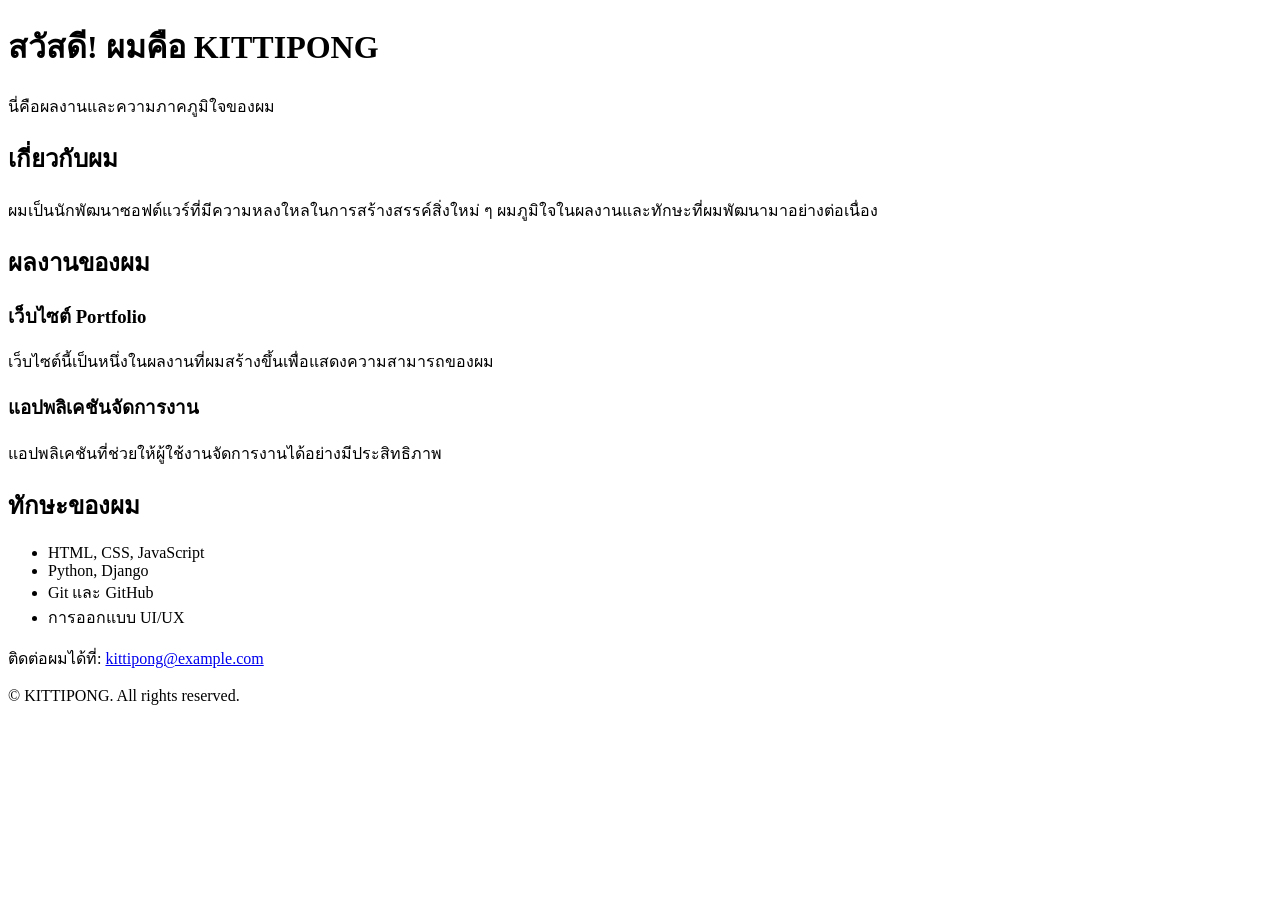
==== indext.html @ 3e36c832 "Create indext.html" ====
<!DOCTYPE html>
<html lang="th">
<head>
    <meta charset="UTF-8">
    <meta name="viewport" content="width=device-width, initial-scale=1.0">
    <meta name="description" content="เว็บไซต์แสดงผลงานและทักษะของ Nitipoom">
    <title>ความภาคภูมิใจของ KITTIPONG</title>
    <link rel="stylesheet" href="style.css">
</head>
<body>

    <!-- ส่วนหัวของเว็บ -->
    <header>
        <h1>สวัสดี! ผมคือ KITTIPONG</h1>
        <p>นี่คือผลงานและความภาคภูมิใจของผม</p>
    </header>

    <!-- ส่วนเกี่ยวกับตัวเอง -->
    <section id="about">
        <h2>เกี่ยวกับผม</h2>
        <p>ผมเป็นนักพัฒนาซอฟต์แวร์ที่มีความหลงใหลในการสร้างสรรค์สิ่งใหม่ ๆ ผมภูมิใจในผลงานและทักษะที่ผมพัฒนามาอย่างต่อเนื่อง</p>
    </section>

    <!-- ส่วนแสดงผลงาน -->
    <section id="projects">
        <h2>ผลงานของผม</h2>

        <div class="project">
            <h3>เว็บไซต์ Portfolio</h3>
            <p>เว็บไซต์นี้เป็นหนึ่งในผลงานที่ผมสร้างขึ้นเพื่อแสดงความสามารถของผม</p>
        </div>

        <div class="project">
            <h3>แอปพลิเคชันจัดการงาน</h3>
            <p>แอปพลิเคชันที่ช่วยให้ผู้ใช้งานจัดการงานได้อย่างมีประสิทธิภาพ</p>
        </div>
    </section>

    <!-- ส่วนแสดงทักษะ -->
    <section id="skills">
        <h2>ทักษะของผม</h2>
        <ul>
            <li>HTML, CSS, JavaScript</li>
            <li>Python, Django</li>
            <li>Git และ GitHub</li>
            <li>การออกแบบ UI/UX</li>
        </ul>
    </section>

    <!-- ส่วนติดต่อและลิขสิทธิ์ -->
    <footer>
        <p>ติดต่อผมได้ที่:
            <a href="mailto:kittipong@example.com">kittipong@example.com</a>
        </p>
        <p>&copy; <span id="year"></span> KITTIPONG. All rights reserved.</p>
    </footer>

    <!-- ลิงก์ไปยัง JavaScript -->
    <script src="script.js"></script>

</body>
</html>
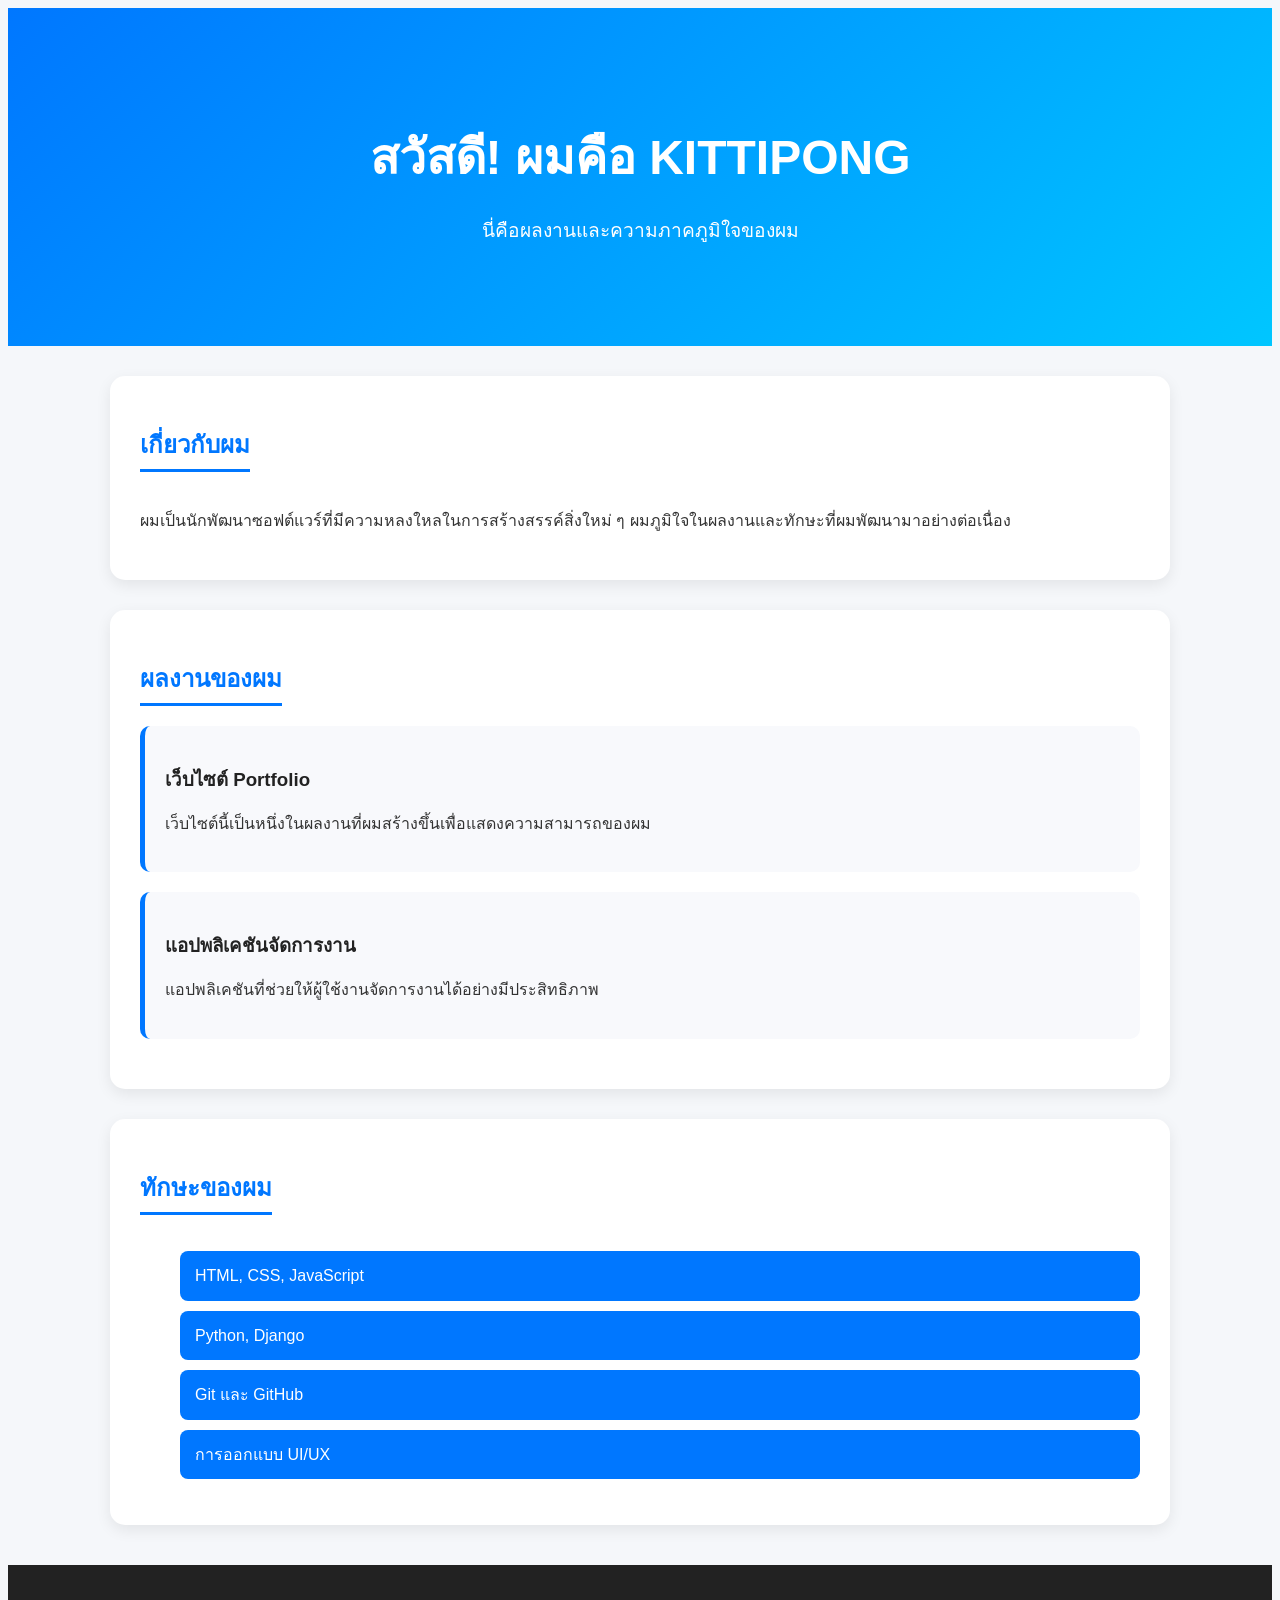
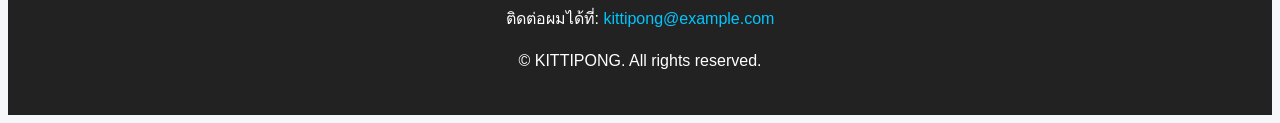
==== commit ad31551f: "Update indext.html" ====
--- a/indext.html
+++ b/indext.html
@@ -3,7 +3,7 @@
 <head>
     <meta charset="UTF-8">
     <meta name="viewport" content="width=device-width, initial-scale=1.0">
-    <meta name="description" content="เว็บไซต์แสดงผลงานและทักษะของ Nitipoom">
+    <meta name="description" content="เว็บไซต์แสดงผลงานและทักษะของ Kittipong">
     <title>ความภาคภูมิใจของ KITTIPONG</title>
     <link rel="stylesheet" href="style.css">
 </head>
--- a/style.css
+++ b/style.css
@@ -0,0 +1,154 @@
+/* Reset */
+{
+    margin: 0;
+    padding: 0;
+    box-sizing: border-box;
+}
+
+/* Body */
+body {
+    font-family: 'Segoe UI', Tahoma, sans-serif;
+    background: #f5f7fa;
+    color: #333;
+    line-height: 1.6;
+}
+
+/* Header */
+header {
+    background: linear-gradient(135deg, #0077ff, #00c6ff);
+    color: white;
+    text-align: center;
+    padding: 80px 20px;
+}
+
+header h1 {
+    font-size: 3rem;
+    margin-bottom: 10px;
+}
+
+header p {
+    font-size: 1.2rem;
+}
+
+/* Sections */
+section {
+    max-width: 1000px;
+    margin: 30px auto;
+    padding: 30px;
+    background: white;
+    border-radius: 15px;
+    box-shadow: 0 5px 15px rgba(0,0,0,0.08);
+}
+
+section h2 {
+    color: #0077ff;
+    margin-bottom: 20px;
+    border-bottom: 3px solid #0077ff;
+    display: inline-block;
+    padding-bottom: 5px;
+}
+
+/* Projects */
+.project {
+    background: #f8f9fc;
+    padding: 20px;
+    border-left: 5px solid #0077ff;
+    border-radius: 10px;
+    margin-bottom: 20px;
+    transition: 0.3s;
+}
+
+.project:hover {
+    transform: translateY(-5px);
+    box-shadow: 0 5px 15px rgba(0,0,0,0.1);
+}
+
+.project h3 {
+    color: #222;
+    margin-bottom: 10px;
+}
+
+/* Skills */
+#skills ul {
+    list-style: none;
+}
+
+#skills li {
+    background: #0077ff;
+    color: white;
+    margin: 10px 0;
+    padding: 12px 15px;
+    border-radius: 8px;
+    transition: 0.3s;
+}
+
+#skills li:hover {
+    background: #005fcc;
+    transform: translateX(5px);
+}
+
+/* Footer */
+footer {
+    text-align: center;
+    background: #222;
+    color: white;
+    padding: 25px;
+    margin-top: 40px;
+}
+
+footer a {
+    color: #00c6ff;
+    text-decoration: none;
+}
+
+footer a:hover {
+    text-decoration: underline;
+}
+
+/* Animation */
+.fade-in {
+    opacity: 0;
+    transform: translateY(30px);
+    transition: all 0.8s ease;
+}
+
+.fade-in.show {
+    opacity: 1;
+    transform: translateY(0);
+}
+
+/* Responsive */
+@media (max-width: 768px) {
+    header h1 {
+        font-size: 2rem;
+    }
+
+    section {
+        margin: 20px;
+        padding: 20px;
+    }
+}
+// แสดงปีปัจจุบันใน Footer
+document.getElementById("year").textContent =
+    new Date().getFullYear();
+
+// เอฟเฟกต์ Fade In ตอนเลื่อนหน้า
+const sections = document.querySelectorAll("section");
+
+const observer = new IntersectionObserver(entries => {
+    entries.forEach(entry => {
+        if (entry.isIntersecting) {
+            entry.target.classList.add("show");
+        }
+    });
+}, {
+    threshold: 0.2
+});
+
+sections.forEach(section => {
+    section.classList.add("fade-in");
+    observer.observe(section);
+});
+
+// ข้อความต้อนรับ
+console.log("Welcome to THANACHAI Portfolio");
